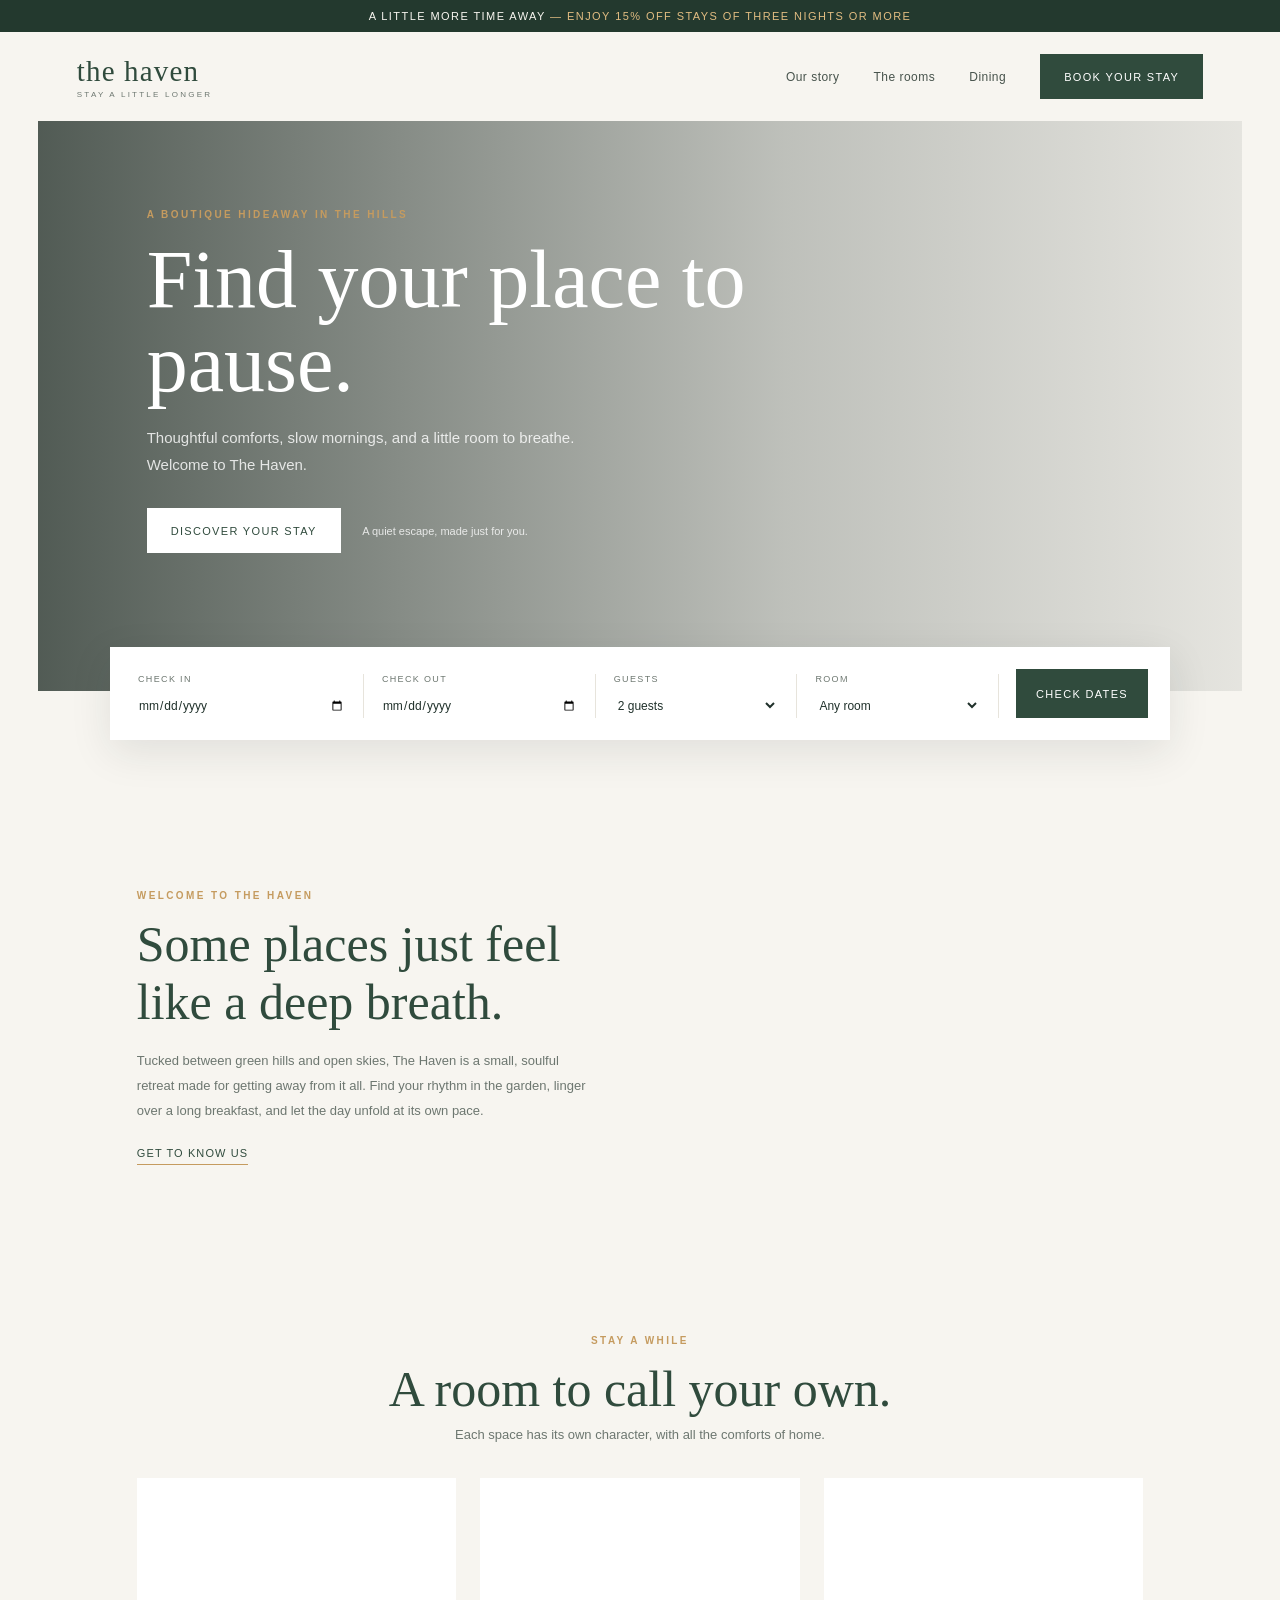
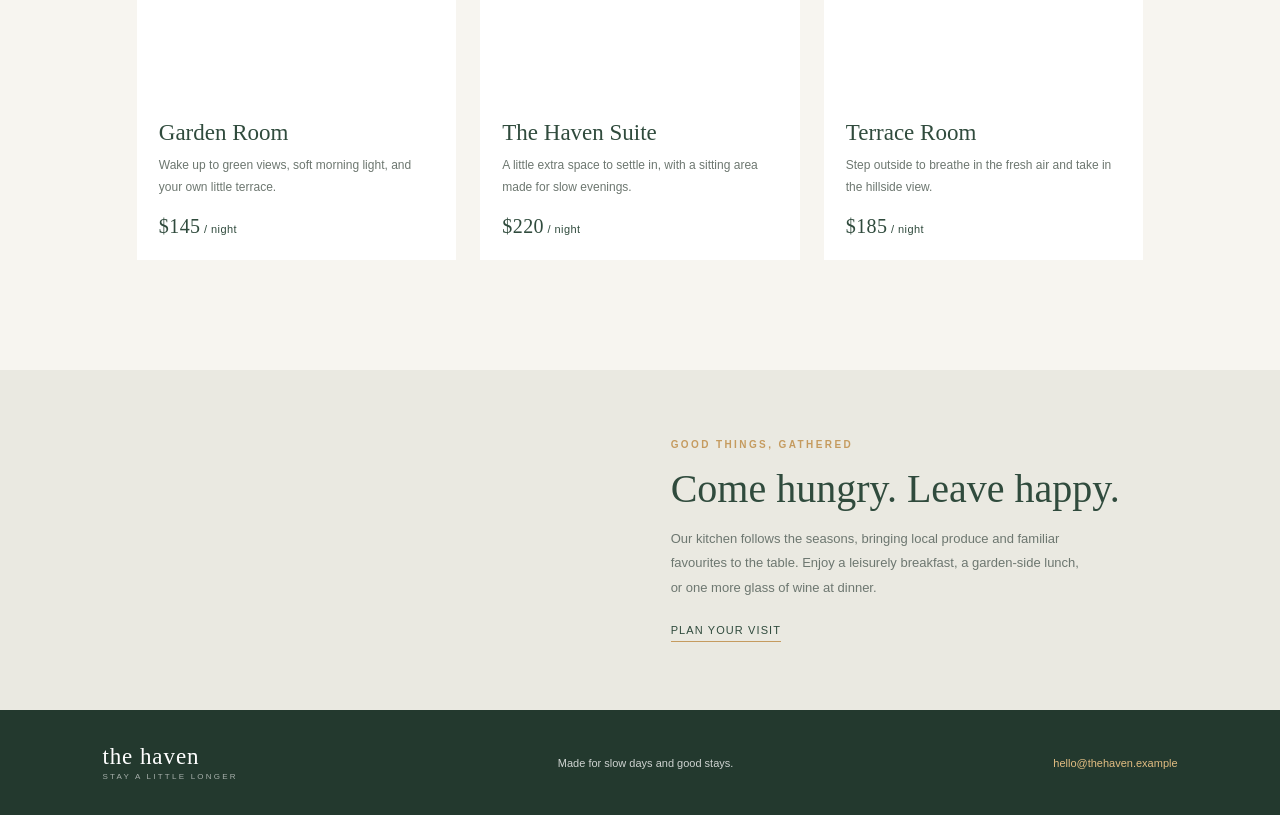
==== index.html @ 6d32b75d "Add index.html" ====
<!DOCTYPE html>
<html lang="en">
<head>
  <meta charset="UTF-8">
  <meta name="viewport" content="width=device-width, initial-scale=1.0">
  <meta name="theme-color" content="#f7f5f0">
  <title>The Haven — A stay worth slowing down for</title>
  <link rel="stylesheet" href="./kitchen_1.css">
</head>
<body>
  <div class="announcement">A little more time away <span>— enjoy 15% off stays of three nights or more</span></div>

  <header>
    <a class="brand" href="#" aria-label="The Haven home">the haven<small>stay a little longer</small></a>
    <nav aria-label="Main navigation">
      <a href="#story">Our story</a>
      <a href="#rooms">The rooms</a>
      <a href="#dining">Dining</a>
      <a class="nav-book" href="#booking">Book your stay</a>
    </nav>
  </header>

  <main>
    <section class="hero" aria-labelledby="hero-title">
      <div class="hero-content">
        <div class="eyebrow">A boutique hideaway in the hills</div>
        <h1 id="hero-title">Find your place to pause.</h1>
        <p>Thoughtful comforts, slow mornings, and a little room to breathe. Welcome to The Haven.</p>
        <a class="button" href="#rooms">Discover your stay</a>
        <span class="hero-note">A quiet escape, made just for you.</span>
      </div>
    </section>

    <form class="booking" id="booking">
      <div class="field">
        <label for="check-in">Check in</label>
        <input id="check-in" name="check-in" type="date" required>
      </div>
      <div class="field">
        <label for="check-out">Check out</label>
        <input id="check-out" name="check-out" type="date" required>
      </div>
      <div class="field">
        <label for="guests">Guests</label>
        <select id="guests" name="guests">
          <option value="1">1 guest</option>
          <option value="2" selected>2 guests</option>
          <option value="3">3 guests</option>
          <option value="4">4 guests</option>
        </select>
      </div>
      <div class="field">
        <label for="room-type">Room</label>
        <select id="room-type" name="room-type">
          <option value="any">Any room</option>
          <option value="garden">Garden room</option>
          <option value="suite">The Haven suite</option>
          <option value="terrace">Terrace room</option>
        </select>
      </div>
      <button class="button" type="submit">Check dates</button>
    </form>

    <section class="section intro" id="story">
      <div>
        <div class="eyebrow">Welcome to The Haven</div>
        <h2>Some places just feel like a deep breath.</h2>
        <p>Tucked between green hills and open skies, The Haven is a small, soulful retreat made for getting away from it all. Find your rhythm in the garden, linger over a long breakfast, and let the day unfold at its own pace.</p>
        <a class="text-link" href="#dining">Get to know us</a>
      </div>
      <div class="intro-image" role="img" aria-label="A calm, sunlit hotel room"></div>
    </section>

    <section class="section rooms" id="rooms">
      <div class="section-heading">
        <div class="eyebrow">Stay a while</div>
        <h2>A room to call your own.</h2>
        <p>Each space has its own character, with all the comforts of home.</p>
      </div>
      <div class="room-grid">
        <article class="room-card">
          <div class="room-image one" role="img" aria-label="A warm, comfortable garden room"></div>
          <div class="room-copy">
            <h3>Garden Room</h3>
            <p>Wake up to green views, soft morning light, and your own little terrace.</p>
            <div class="room-price"><strong>$145</strong> / night</div>
          </div>
        </article>
        <article class="room-card">
          <div class="room-image two" role="img" aria-label="A spacious and inviting suite"></div>
          <div class="room-copy">
            <h3>The Haven Suite</h3>
            <p>A little extra space to settle in, with a sitting area made for slow evenings.</p>
            <div class="room-price"><strong>$220</strong> / night</div>
          </div>
        </article>
        <article class="room-card">
          <div class="room-image three" role="img" aria-label="A peaceful terrace room"></div>
          <div class="room-copy">
            <h3>Terrace Room</h3>
            <p>Step outside to breathe in the fresh air and take in the hillside view.</p>
            <div class="room-price"><strong>$185</strong> / night</div>
          </div>
        </article>
      </div>
    </section>

    <section class="experience" id="dining">
      <div class="experience-image" role="img" aria-label="A beautifully set table at the hotel restaurant"></div>
      <div class="experience-copy">
        <div class="eyebrow">Good things, gathered</div>
        <h2>Come hungry. Leave happy.</h2>
        <p>Our kitchen follows the seasons, bringing local produce and familiar favourites to the table. Enjoy a leisurely breakfast, a garden-side lunch, or one more glass of wine at dinner.</p>
        <a class="text-link" href="#booking">Plan your visit</a>
      </div>
    </section>
  </main>

  <footer>
    <a class="brand" href="#">the haven<small>stay a little longer</small></a>
    <span>Made for slow days and good stays.</span>
    <a href="mailto:hello@thehaven.example">hello@thehaven.example</a>
  </footer>

  <div class="notice" id="booking-notice" role="status" aria-live="polite" hidden></div>

  <script src="./kitchen_1.js" defer></script>
</body>
</html>
---- kitchen_1.css ----
:root {
      color-scheme: light;
      --ink: #20312b;
      --muted: #6d7770;
      --paper: #f7f5f0;
      --green: #304b3d;
      --green-dark: #23392e;
      --gold: #c59b5f;
      --line: #e7e4dc;
      --serif: Georgia, "Times New Roman", serif;
      --sans: "Segoe UI", Arial, sans-serif;
    }

    * { box-sizing: border-box; }

    html { scroll-behavior: smooth; }

    body {
      margin: 0;
      background: var(--paper);
      color: var(--ink);
      font-family: var(--sans);
      -webkit-font-smoothing: antialiased;
    }

    a { color: inherit; text-decoration: none; }
    button, input, select { font: inherit; }

    .announcement {
      padding: 10px 20px;
      background: var(--green-dark);
      color: #f8f6f0;
      text-align: center;
      font-size: 11px;
      letter-spacing: .13em;
      text-transform: uppercase;
    }

    .announcement span { color: #e2bd82; }

    header {
      position: relative;
      z-index: 2;
      display: flex;
      align-items: center;
      justify-content: space-between;
      max-width: 1280px;
      margin: auto;
      padding: 22px 6%;
    }

    .brand {
      color: var(--green);
      font-family: var(--serif);
      font-size: 29px;
      letter-spacing: .04em;
    }

    .brand small {
      display: block;
      margin-top: 2px;
      color: var(--muted);
      font-family: var(--sans);
      font-size: 8px;
      letter-spacing: .28em;
      text-align: center;
      text-transform: uppercase;
    }

    nav { display: flex; align-items: center; gap: 34px; }

    nav a {
      color: #47534c;
      font-size: 12px;
      letter-spacing: .04em;
    }

    nav a:hover { color: var(--gold); }

    .nav-book, .button {
      display: inline-flex;
      align-items: center;
      justify-content: center;
      min-height: 45px;
      padding: 0 23px;
      border: 1px solid var(--green);
      background: var(--green);
      color: white;
      cursor: pointer;
      font-size: 11px;
      letter-spacing: .12em;
      text-transform: uppercase;
      transition: background .2s, color .2s;
    }

    .nav-book:hover, .button:hover {
      background: var(--green-dark);
      border-color: var(--green-dark);
    }

    .hero {
      position: relative;
      display: flex;
      align-items: center;
      min-height: 570px;
      margin: 0 3%;
      overflow: hidden;
      background:
        linear-gradient(90deg, rgba(20, 34, 27, .73), rgba(20, 34, 27, .25) 62%, rgba(20, 34, 27, .08)),
        url("https://images.unsplash.com/photo-1445019980597-93fa8acb246c?auto=format&fit=crop&w=2000&q=85") center 55% / cover;
      color: white;
    }

    .hero-content {
      width: min(660px, 90%);
      margin-left: 9%;
      padding: 60px 0 110px;
    }

    .eyebrow {
      color: var(--gold);
      font-size: 10px;
      font-weight: 600;
      letter-spacing: .24em;
      text-transform: uppercase;
    }

    h1, h2, h3, p { margin-top: 0; }

    h1 {
      max-width: 620px;
      margin: 18px 0;
      font-family: var(--serif);
      font-size: clamp(48px, 7vw, 82px);
      font-weight: 400;
      line-height: 1.03;
    }

    .hero-content > p {
      max-width: 440px;
      margin-bottom: 30px;
      color: rgba(255,255,255,.82);
      font-size: 15px;
      line-height: 1.8;
    }

    .hero .button { border-color: white; background: white; color: var(--green); }
    .hero .button:hover { border-color: #e9e5db; background: #e9e5db; }
    .hero-note { margin-left: 17px; color: rgba(255,255,255,.8); font-size: 11px; }

    .booking {
      position: relative;
      z-index: 1;
      display: grid;
      grid-template-columns: 1.15fr 1.15fr 1fr 1fr auto;
      align-items: end;
      gap: 0;
      width: min(1060px, 88%);
      margin: -44px auto 0;
      padding: 22px;
      background: white;
      box-shadow: 0 12px 42px rgba(34, 44, 37, .1);
    }

    .field { padding: 0 18px; border-right: 1px solid var(--line); }
    .field:first-child { padding-left: 6px; }
    .field label {
      display: block;
      margin-bottom: 9px;
      color: var(--muted);
      font-size: 9px;
      letter-spacing: .15em;
      text-transform: uppercase;
    }

    .field input, .field select {
      width: 100%;
      min-height: 25px;
      padding: 0;
      border: 0;
      outline: 0;
      background: transparent;
      color: var(--ink);
      font-size: 12px;
    }

    .booking .button { min-height: 49px; margin-left: 17px; padding: 0 19px; }

    .section {
      max-width: 1160px;
      margin: 0 auto;
      padding: 110px 6%;
    }

    .intro {
      display: grid;
      grid-template-columns: 1fr 1fr;
      align-items: center;
      gap: 9%;
    }

    .intro h2, .section-heading h2 {
      margin: 15px 0 18px;
      color: var(--green);
      font-family: var(--serif);
      font-size: clamp(35px, 4vw, 50px);
      font-weight: 400;
      line-height: 1.15;
    }

    .intro p, .room-card p {
      color: var(--muted);
      font-size: 13px;
      line-height: 1.9;
    }

    .text-link {
      display: inline-block;
      margin-top: 10px;
      padding-bottom: 5px;
      border-bottom: 1px solid var(--gold);
      color: var(--green);
      font-size: 11px;
      letter-spacing: .1em;
      text-transform: uppercase;
    }

    .intro-image {
      min-height: 355px;
      background: url("https://images.unsplash.com/photo-1611892440504-42a792e24d32?auto=format&fit=crop&w=1100&q=80") center / cover;
    }

    .rooms { padding-top: 20px; }

    .section-heading { margin-bottom: 36px; text-align: center; }
    .section-heading h2 { margin-bottom: 8px; }
    .section-heading p { color: var(--muted); font-size: 13px; }

    .room-grid { display: grid; grid-template-columns: repeat(3, 1fr); gap: 24px; }

    .room-card { background: white; }

    .room-image {
      height: 220px;
      background-position: center;
      background-size: cover;
    }

    .room-image.one { background-image: url("https://images.unsplash.com/photo-1611892440504-42a792e24d32?auto=format&fit=crop&w=850&q=80"); }
    .room-image.two { background-image: url("https://images.unsplash.com/photo-1616486338812-3dadae4b4ace?auto=format&fit=crop&w=850&q=80"); }
    .room-image.three { background-image: url("https://images.unsplash.com/photo-1590490360182-c33d57733427?auto=format&fit=crop&w=850&q=80"); }

    .room-copy { padding: 22px; }
    .room-copy h3 { margin-bottom: 8px; color: var(--green); font-family: var(--serif); font-size: 23px; font-weight: 400; }
    .room-copy p { margin-bottom: 16px; font-size: 12px; }
    .room-price { color: var(--green); font-size: 11px; letter-spacing: .04em; }
    .room-price strong { font-family: var(--serif); font-size: 20px; font-weight: 400; }

    .experience {
      display: grid;
      grid-template-columns: 1fr 1.15fr;
      min-height: 340px;
      background: #eae9e1;
    }

    .experience-image {
      min-height: 340px;
      background: url("https://images.unsplash.com/photo-1414235077428-338989a2e8c0?auto=format&fit=crop&w=1100&q=80") center / cover;
    }

    .experience-copy { align-self: center; padding: 55px 11%; }
    .experience-copy h2 { margin: 15px 0; color: var(--green); font-family: var(--serif); font-size: 40px; font-weight: 400; }
    .experience-copy p { max-width: 420px; color: var(--muted); font-size: 13px; line-height: 1.9; }

    footer {
      display: flex;
      align-items: center;
      justify-content: space-between;
      padding: 34px 8%;
      background: var(--green-dark);
      color: rgba(255,255,255,.78);
      font-size: 11px;
    }

    footer .brand { color: white; font-size: 23px; }
    footer .brand small { color: rgba(255,255,255,.6); }
    footer a { color: #e2bd82; }

    .notice {
      position: fixed;
      right: 24px;
      bottom: 24px;
      z-index: 5;
      max-width: min(360px, calc(100% - 48px));
      padding: 16px 20px;
      background: var(--green-dark);
      box-shadow: 0 8px 28px rgba(0,0,0,.2);
      color: white;
      font-size: 13px;
      line-height: 1.5;
    }

    .notice[hidden] { display: none; }

    @media (max-width: 760px) {
      header { padding: 18px 5%; }
      nav { gap: 14px; }
      nav a:not(.nav-book) { display: none; }
      .hero { min-height: 520px; margin: 0 12px; background-position: 58% center; }
      .hero-content { margin-left: 7%; padding-bottom: 90px; }
      .booking { grid-template-columns: 1fr 1fr; gap: 20px 10px; width: calc(100% - 36px); margin-top: -35px; padding: 20px; }
      .field { padding: 0 8px; }
      .field:first-child { padding-left: 8px; }
      .field:nth-child(2) { border-right: 0; }
      .booking .button { grid-column: 1 / -1; margin: 0; }
      .section { padding: 75px 7%; }
      .intro, .experience { grid-template-columns: 1fr; gap: 30px; }
      .intro-image { min-height: 280px; }
      .rooms { padding-top: 0; }
      .room-grid { grid-template-columns: 1fr; gap: 18px; }
      .room-image { height: 260px; }
      .experience-image { min-height: 260px; }
      .experience-copy { padding: 10px 7% 55px; }
      footer { flex-wrap: wrap; gap: 20px; }
    }

    @media (max-width: 420px) {
      .announcement { font-size: 9px; }
      .brand { font-size: 25px; }
      .nav-book { min-height: 40px; padding: 0 13px; font-size: 9px; }
      .hero { min-height: 480px; }
      .hero-note { display: block; margin: 16px 0 0; }
    }
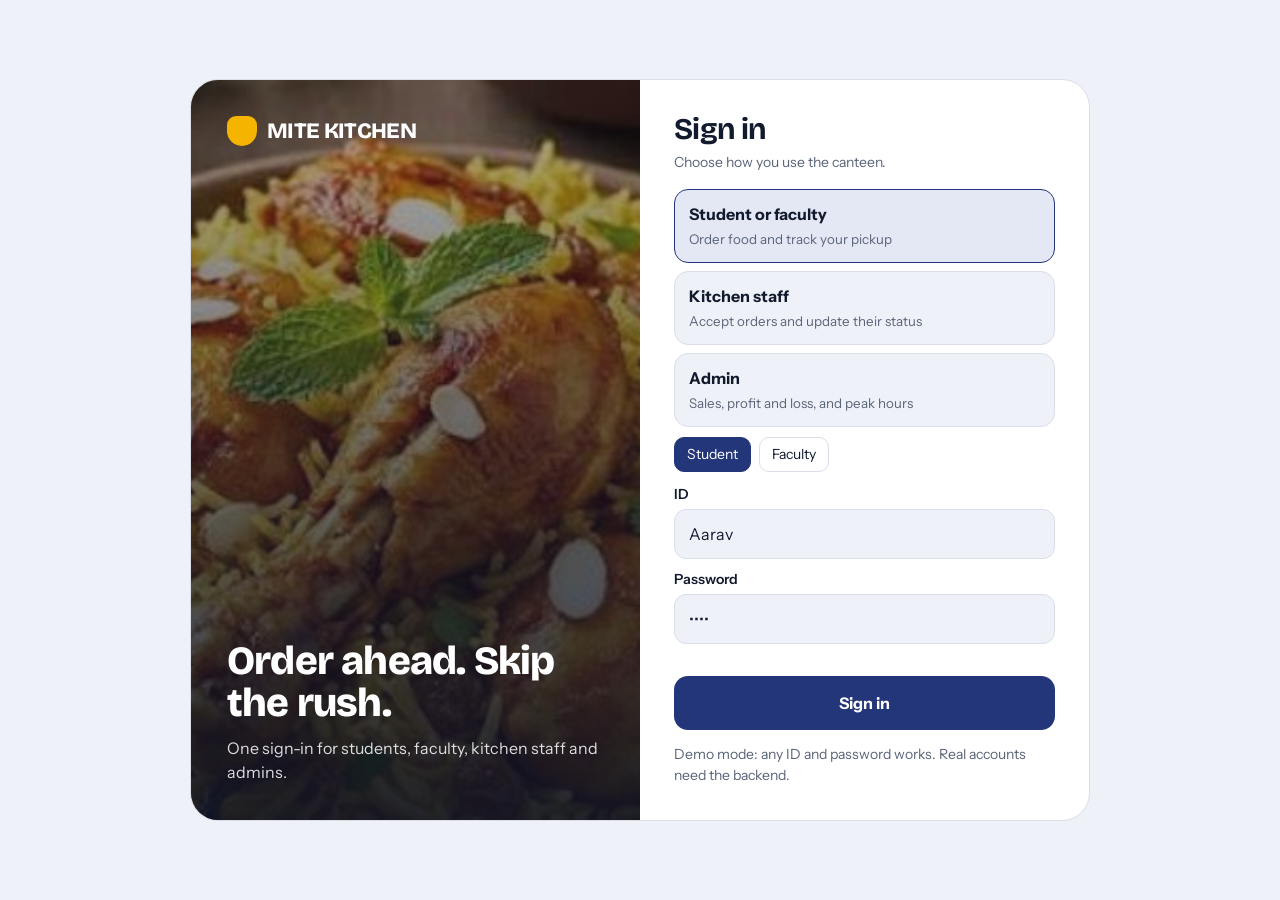
==== commit 36b29445: "Just changed the frond end files" ====
--- a/index.html
+++ b/index.html
@@ -1,129 +1,387 @@
 <!DOCTYPE html>
 <html lang="en">
 <head>
-  <meta charset="UTF-8">
-  <meta name="viewport" content="width=device-width, initial-scale=1.0">
-  <meta name="theme-color" content="#f7f5f0">
-  <title>The Haven — A stay worth slowing down for</title>
-  <link rel="stylesheet" href="./kitchen_1.css">
+<meta charset="utf-8">
+<meta name="viewport" content="width=device-width, initial-scale=1, viewport-fit=cover">
+<title>MITE KITCHEN – Skip the canteen queue</title>
+<link rel="preconnect" href="https://fonts.googleapis.com">
+<link href="https://fonts.googleapis.com/css2?family=Bricolage+Grotesque:opsz,wght@12..96,500;12..96,700;12..96,800&family=Instrument+Sans:wght@400;500;600&display=swap" rel="stylesheet">
+<style>
+:root{--bg:#eef1f7;--surface:#fff;--ink:#121a2e;--muted:#5a6479;--line:#d9deea;--leaf:#24367a;--leaf-ink:#fff;--turmeric:#f4b400;--chilli:#d23f2a;--ok:#2e8b57;--tile:#e3e8f4;
+box-sizing:border-box;padding-top:env(safe-area-inset-top,0px);padding-bottom:env(safe-area-inset-bottom,0px);color-scheme:light}
+@media (prefers-color-scheme:dark){:root:not([data-theme="light"]){--bg:#0e1424;--surface:#161e36;--ink:#eef1fa;--muted:#9aa5c0;--line:#26304f;--leaf:#f4b400;--leaf-ink:#101626;--turmeric:#f4b400;--chilli:#ef6a55;--ok:#4cc58a;--tile:#1d2748;color-scheme:dark}}
+:root[data-theme="dark"]{--bg:#0e1424;--surface:#161e36;--ink:#eef1fa;--muted:#9aa5c0;--line:#26304f;--leaf:#f4b400;--leaf-ink:#101626;--chilli:#ef6a55;--ok:#4cc58a;--tile:#1d2748;color-scheme:dark}
+html{scroll-padding-top:env(safe-area-inset-top,0px);scroll-behavior:smooth}
+*{box-sizing:border-box}
+body{margin:0;background:var(--bg);color:var(--ink);font:400 16px/1.5 "Instrument Sans",system-ui,sans-serif}
+h1,h2,h3{font-family:"Bricolage Grotesque",system-ui,sans-serif;margin:0;line-height:1.05;letter-spacing:-.02em}
+button{font:inherit;color:inherit;cursor:pointer}
+:focus-visible{outline:3px solid var(--turmeric);outline-offset:2px}
+.wrap{max-width:1080px;margin:0 auto;padding:0 20px}
+header{position:sticky;top:env(safe-area-inset-top,0px);z-index:5;background:color-mix(in srgb,var(--bg) 90%,transparent);backdrop-filter:blur(8px);border-bottom:1px solid var(--line)}
+.bar{display:flex;align-items:center;justify-content:space-between;height:64px}
+.logo{font:800 22px "Bricolage Grotesque",sans-serif;letter-spacing:-.03em;display:flex;align-items:center;gap:10px}
+.logo i{width:30px;height:30px;border-radius:9px 9px 15px 15px;background:var(--turmeric);display:grid;place-items:center;font-style:normal;font-size:16px}
+nav{display:flex;gap:22px;font-weight:500;color:var(--muted)}
+nav a{color:inherit;text-decoration:none}nav a:hover{color:var(--ink)}
+.cartbtn{background:var(--leaf);color:var(--leaf-ink);border:0;border-radius:999px;padding:10px 18px;font-weight:600;display:flex;gap:10px;align-items:center}
+.cartbtn b{background:var(--leaf-ink);color:var(--leaf);border-radius:99px;min-width:22px;height:22px;display:inline-grid;place-items:center;font-size:13px;padding:0 6px}
+@media(max-width:640px){nav{display:none}}
+/* hero */
+.hero{display:grid;grid-template-columns:1.05fr 1fr;gap:40px;padding:56px 0 40px;align-items:center}
+.hero h1{font-size:clamp(40px,6.2vw,72px);font-weight:800}
+.hero p{color:var(--muted);font-size:18px;max-width:46ch;margin:18px 0 26px}
+.cta{display:inline-block;background:var(--turmeric);color:#14231b;border:0;border-radius:14px;padding:14px 24px;font-weight:700;text-decoration:none}
+.steps{display:flex;gap:22px;margin-top:30px;color:var(--muted);font-size:14px;flex-wrap:wrap}
+.steps span{display:flex;align-items:center;gap:8px}.steps em{font-style:normal;background:var(--tile);border-radius:50%;width:26px;height:26px;display:grid;place-items:center;font-weight:700;color:var(--ink)}
+.meter{background:var(--surface);border:1px solid var(--line);border-radius:24px;padding:24px}
+.meter h2{font-size:22px}
+.meter .sub{color:var(--muted);font-size:14px;margin:4px 0 18px}
+.chart{display:flex;align-items:flex-end;gap:6px;height:150px;border-bottom:2px solid var(--ink);padding-bottom:0}
+.col{flex:1;display:flex;flex-direction:column;justify-content:flex-end;align-items:center;height:100%;border:0;background:none;padding:0}
+.col i{width:100%;border-radius:6px 6px 0 0;display:block;transition:height .5s}
+.col.low i{background:var(--ok)}.col.mid i{background:var(--turmeric)}.col.high i{background:var(--chilli)}
+.col[aria-pressed=true] i{outline:3px solid var(--ink);outline-offset:2px}
+.labels{display:flex;gap:6px;margin-top:6px;font-size:12px;color:var(--muted)}.labels span{flex:1;text-align:center}
+.legend{display:flex;gap:16px;margin-top:16px;font-size:13px;color:var(--muted);flex-wrap:wrap}
+.legend b{display:inline-block;width:10px;height:10px;border-radius:3px;margin-right:6px}
+.pick{margin-top:16px;padding:12px 14px;border-radius:14px;background:var(--tile);font-size:14px}
+@media(max-width:860px){.hero{grid-template-columns:1fr;padding-top:32px}}
+/* menu */
+section{padding:36px 0}
+.head{display:flex;justify-content:space-between;align-items:end;gap:16px;flex-wrap:wrap;margin-bottom:22px}
+.head h2{font-size:clamp(28px,4vw,40px)}
+.tabs{display:flex;gap:8px;flex-wrap:wrap}
+.tab{border:1px solid var(--line);background:var(--surface);border-radius:999px;padding:8px 16px;font-weight:500}
+.tab[aria-pressed=true]{background:var(--ink);color:var(--bg);border-color:var(--ink)}
+.grid{display:grid;grid-template-columns:repeat(auto-fill,minmax(240px,1fr));gap:16px}
+.item{background:var(--surface);border:1px solid var(--line);border-radius:20px;padding:14px;display:flex;flex-direction:column;gap:10px}
+.pic{height:150px;border-radius:14px;background:var(--tile);display:grid;place-items:center;position:relative;overflow:hidden}.pic img{width:100%;height:100%;object-fit:cover;display:block}.ph{width:100%;height:100%;display:flex;align-items:flex-end;padding:12px;font:800 22px/1 "Bricolage Grotesque",sans-serif;letter-spacing:-.02em;color:var(--ink);background:linear-gradient(135deg,var(--tile),var(--line))}.ph span{opacity:.7}
+.dot{position:absolute;top:10px;left:10px;width:16px;height:16px;border:2px solid var(--ok);border-radius:3px;background:var(--surface);display:grid;place-items:center}
+.dot::after{content:"";width:7px;height:7px;border-radius:50%;background:var(--ok)}
+.dot.nv{border-color:var(--chilli)}.dot.nv::after{background:var(--chilli)}
+.item h3{font-size:19px;letter-spacing:-.01em}
+.item p{margin:2px 0 0;color:var(--muted);font-size:14px}
+.row{display:flex;justify-content:space-between;align-items:center;margin-top:auto}
+.price{font:700 20px "Bricolage Grotesque",sans-serif}
+.add{border:1.5px solid var(--leaf);color:var(--leaf);background:none;border-radius:12px;padding:8px 20px;font-weight:600}
+.add:hover{background:var(--leaf);color:var(--leaf-ink)}
+.step{display:flex;align-items:center;background:var(--leaf);color:var(--leaf-ink);border-radius:12px}
+.step button{background:none;border:0;color:inherit;width:36px;height:36px;font-size:20px;font-weight:700}
+.step span{min-width:20px;text-align:center;font-weight:700}
+.special{background:var(--leaf);color:var(--leaf-ink);border-radius:24px;padding:28px;display:flex;gap:24px;align-items:center;justify-content:space-between;flex-wrap:wrap}
+.special h2{font-size:30px}.special p{margin:8px 0 0;opacity:.85;max-width:50ch}
+.special .big{font-size:64px}
+.how{display:grid;grid-template-columns:repeat(auto-fit,minmax(220px,1fr));gap:16px}
+.how div{border-top:3px solid var(--turmeric);padding-top:14px}.how h3{font-size:20px;margin-bottom:6px}.how p{margin:0;color:var(--muted);font-size:15px}
+footer{border-top:1px solid var(--line);padding:28px 0 40px;color:var(--muted);font-size:14px;display:flex;justify-content:space-between;flex-wrap:wrap;gap:12px}
+/* drawer */
+.scrim{position:fixed;inset:0;background:rgba(0,0,0,.45);opacity:0;pointer-events:none;transition:opacity .25s;z-index:9}
+.scrim.on{opacity:1;pointer-events:auto}
+.drawer{position:fixed;top:0;right:0;bottom:0;width:min(420px,100%);background:var(--bg);z-index:10;transform:translateX(100%);transition:transform .3s;display:flex;flex-direction:column;padding-top:env(safe-area-inset-top,0px);padding-bottom:env(safe-area-inset-bottom,0px);border-left:1px solid var(--line)}
+.drawer.on{transform:none}
+.dh{display:flex;justify-content:space-between;align-items:center;padding:18px 20px;border-bottom:1px solid var(--line)}
+.dh h2{font-size:24px}.x{background:none;border:0;font-size:26px}
+.db{flex:1;overflow:auto;padding:16px 20px}
+.line{display:flex;gap:12px;align-items:center;padding:10px 0;border-bottom:1px dashed var(--line)}
+.line .e img{width:100%;height:100%;object-fit:cover}.line .e{overflow:hidden;font:800 20px "Bricolage Grotesque",sans-serif;background:var(--tile);border-radius:12px;width:48px;height:48px;display:grid;place-items:center}
+.line .n{flex:1;font-weight:600}.line small{display:block;color:var(--muted);font-weight:400}
+.empty{text-align:center;color:var(--muted);padding:40px 10px}
+.slots{display:flex;gap:8px;flex-wrap:wrap;margin:8px 0 4px}
+.slot{border:1px solid var(--line);background:var(--surface);border-radius:10px;padding:6px 12px;font-size:14px}
+.slot[aria-pressed=true]{border-color:var(--leaf);background:var(--leaf);color:var(--leaf-ink)}
+.slot:disabled{opacity:.4;text-decoration:line-through;cursor:not-allowed}
+.df{padding:16px 20px;border-top:1px solid var(--line);background:var(--surface)}
+.tot{display:flex;justify-content:space-between;font-weight:700;font-size:18px;margin-bottom:12px}
+.place{width:100%;background:var(--leaf);color:var(--leaf-ink);border:0;border-radius:14px;padding:15px;font-weight:700;font-size:16px}
+.place:disabled{opacity:.45;cursor:not-allowed}
+/* token */
+.token{text-align:center;padding:30px 20px}
+.tk{display:inline-block;border:2px dashed var(--ink);border-radius:18px;padding:14px 28px;margin:14px 0;background:var(--surface)}
+.tk b{font:800 44px "Bricolage Grotesque",sans-serif;letter-spacing:.02em;display:block}
+.track{display:flex;justify-content:space-between;margin:26px 0 10px;position:relative}
+.track::before{content:"";position:absolute;left:12%;right:12%;top:14px;height:3px;background:var(--line)}
+.tr{position:relative;text-align:center;flex:1;font-size:13px;color:var(--muted)}
+.tr i{display:grid;place-items:center;width:30px;height:30px;border-radius:50%;margin:0 auto 6px;background:var(--line);font-style:normal;font-weight:700}
+.tr.done{color:var(--ink)}.tr.done i{background:var(--ok);color:#fff}
+.toast{position:fixed;left:50%;bottom:calc(24px + env(safe-area-inset-bottom,0px));transform:translate(-50%,40px);background:var(--ink);color:var(--bg);padding:10px 18px;border-radius:12px;opacity:0;transition:.25s;z-index:20;font-size:14px}
+.toast.on{opacity:1;transform:translate(-50%,0)}
+@media(prefers-reduced-motion:reduce){*{transition:none!important;scroll-behavior:auto!important}}
+
+[hidden]{display:none!important}
+.who{display:flex;gap:12px;align-items:center;color:var(--muted);font-size:14px}
+.ghost{background:none;border:1px solid var(--line);border-radius:999px;padding:8px 14px;font-weight:500}
+.tag{font:600 12px "Instrument Sans",sans-serif;background:var(--turmeric);color:#121a2e;border-radius:99px;padding:3px 10px;margin-left:4px}
+.note{color:var(--muted);font-size:14px}
+.add:disabled{opacity:.45;cursor:not-allowed}.add:disabled:hover{background:none;color:var(--leaf)}
+.login{min-height:100vh;display:grid;place-items:center;padding:24px}
+.lbox{width:min(900px,100%);display:grid;grid-template-columns:1fr 1fr;background:var(--surface);border:1px solid var(--line);border-radius:28px;overflow:hidden}
+.lside{padding:36px;display:flex;flex-direction:column;justify-content:space-between;gap:120px;color:#fff;background:linear-gradient(180deg,rgba(14,20,36,.3),rgba(14,20,36,.9)),var(--bgi,#121a2e) center/cover}
+.lside h1{font-size:40px;font-weight:800}.lside p{opacity:.85;margin:12px 0 0}
+.lform{padding:34px}.lform h2{font-size:30px}
+.roles{display:grid;gap:8px;margin:16px 0 10px}
+.role{text-align:left;border:1.5px solid var(--line);border-radius:14px;padding:12px 14px;background:var(--bg)}
+.role b{display:block}.role small{color:var(--muted)}
+.role[aria-pressed=true]{border-color:var(--leaf);background:var(--tile)}
+.kinds{display:flex;gap:8px;margin:0 0 12px}
+.lform label{display:block;font-size:14px;font-weight:600;margin:10px 0 4px}
+.fld{width:100%;padding:12px 14px;border-radius:12px;border:1px solid var(--line);background:var(--bg);color:var(--ink);font:inherit}
+.lform .place{margin-top:16px}.err{color:var(--chilli);font-size:14px;min-height:20px;margin-top:8px}
+.kboard{display:grid;grid-template-columns:repeat(3,1fr);gap:16px;align-items:start}
+.kcol{background:var(--tile);border-radius:20px;padding:14px;min-height:260px}
+.kcol h3{font-size:20px;display:flex;justify-content:space-between}
+.ord{background:var(--surface);border:1px solid var(--line);border-radius:16px;padding:12px;margin-top:10px}
+.ord .t{font:800 22px "Bricolage Grotesque",sans-serif}
+.b{border:0;border-radius:10px;padding:8px 14px;font-weight:600}.b.go{background:var(--leaf);color:var(--leaf-ink)}.b.no{background:none;border:1px solid var(--line)}
+.kpis{display:grid;grid-template-columns:repeat(auto-fit,minmax(190px,1fr));gap:14px}
+.kpi{background:var(--surface);border:1px solid var(--line);border-radius:18px;padding:16px}
+.kpi b{display:block;font:800 30px "Bricolage Grotesque",sans-serif}.kpi span{color:var(--muted);font-size:14px}
+.pos{color:var(--ok)}.neg{color:var(--chilli)}
+.panel{background:var(--surface);border:1px solid var(--line);border-radius:22px;padding:20px}.panel h3{font-size:20px;margin-bottom:14px}
+.pgrid{display:grid;grid-template-columns:1.3fr 1fr;gap:16px;margin-top:16px}
+.wk{display:flex;gap:12px;height:210px}.wd{flex:1;display:flex;flex-direction:column;align-items:center;gap:4px;justify-content:flex-end}
+.pair{display:flex;gap:4px;align-items:flex-end;height:150px;width:100%;justify-content:center;border-bottom:2px solid var(--ink)}
+.pair i{width:38%;max-width:34px;border-radius:6px 6px 0 0;display:block}.rev{background:var(--ok)}.cost{background:var(--turmeric)}
+.hb{display:flex;align-items:center;gap:10px;margin:10px 0;font-size:14px}.hb>span{width:130px;font-weight:600}
+.tr2{flex:1;height:10px;background:var(--tile);border-radius:6px}.tr2 i{display:block;height:100%;background:var(--leaf);border-radius:6px}
+.col small{font-size:11px;color:var(--muted)}
+.tbl{width:100%;border-collapse:collapse;font-size:14px}.tbl th,.tbl td{text-align:left;padding:8px 6px;border-bottom:1px solid var(--line)}
+.pill{padding:2px 10px;border-radius:99px;background:var(--tile);font-size:12px;font-weight:600;display:inline-block}
+@media(max-width:860px){.kboard{grid-template-columns:1fr}.lbox{grid-template-columns:1fr}.lside{display:none}.pgrid{grid-template-columns:1fr!important}}
+</style>
 </head>
 <body>
-  <div class="announcement">A little more time away <span>— enjoy 15% off stays of three nights or more</span></div>
-
-  <header>
-    <a class="brand" href="#" aria-label="The Haven home">the haven<small>stay a little longer</small></a>
-    <nav aria-label="Main navigation">
-      <a href="#story">Our story</a>
-      <a href="#rooms">The rooms</a>
-      <a href="#dining">Dining</a>
-      <a class="nav-book" href="#booking">Book your stay</a>
-    </nav>
-  </header>
-
-  <main>
-    <section class="hero" aria-labelledby="hero-title">
-      <div class="hero-content">
-        <div class="eyebrow">A boutique hideaway in the hills</div>
-        <h1 id="hero-title">Find your place to pause.</h1>
-        <p>Thoughtful comforts, slow mornings, and a little room to breathe. Welcome to The Haven.</p>
-        <a class="button" href="#rooms">Discover your stay</a>
-        <span class="hero-note">A quiet escape, made just for you.</span>
-      </div>
-    </section>
-
-    <form class="booking" id="booking">
-      <div class="field">
-        <label for="check-in">Check in</label>
-        <input id="check-in" name="check-in" type="date" required>
-      </div>
-      <div class="field">
-        <label for="check-out">Check out</label>
-        <input id="check-out" name="check-out" type="date" required>
-      </div>
-      <div class="field">
-        <label for="guests">Guests</label>
-        <select id="guests" name="guests">
-          <option value="1">1 guest</option>
-          <option value="2" selected>2 guests</option>
-          <option value="3">3 guests</option>
-          <option value="4">4 guests</option>
-        </select>
-      </div>
-      <div class="field">
-        <label for="room-type">Room</label>
-        <select id="room-type" name="room-type">
-          <option value="any">Any room</option>
-          <option value="garden">Garden room</option>
-          <option value="suite">The Haven suite</option>
-          <option value="terrace">Terrace room</option>
-        </select>
-      </div>
-      <button class="button" type="submit">Check dates</button>
-    </form>
-
-    <section class="section intro" id="story">
-      <div>
-        <div class="eyebrow">Welcome to The Haven</div>
-        <h2>Some places just feel like a deep breath.</h2>
-        <p>Tucked between green hills and open skies, The Haven is a small, soulful retreat made for getting away from it all. Find your rhythm in the garden, linger over a long breakfast, and let the day unfold at its own pace.</p>
-        <a class="text-link" href="#dining">Get to know us</a>
-      </div>
-      <div class="intro-image" role="img" aria-label="A calm, sunlit hotel room"></div>
-    </section>
-
-    <section class="section rooms" id="rooms">
-      <div class="section-heading">
-        <div class="eyebrow">Stay a while</div>
-        <h2>A room to call your own.</h2>
-        <p>Each space has its own character, with all the comforts of home.</p>
-      </div>
-      <div class="room-grid">
-        <article class="room-card">
-          <div class="room-image one" role="img" aria-label="A warm, comfortable garden room"></div>
-          <div class="room-copy">
-            <h3>Garden Room</h3>
-            <p>Wake up to green views, soft morning light, and your own little terrace.</p>
-            <div class="room-price"><strong>$145</strong> / night</div>
-          </div>
-        </article>
-        <article class="room-card">
-          <div class="room-image two" role="img" aria-label="A spacious and inviting suite"></div>
-          <div class="room-copy">
-            <h3>The Haven Suite</h3>
-            <p>A little extra space to settle in, with a sitting area made for slow evenings.</p>
-            <div class="room-price"><strong>$220</strong> / night</div>
-          </div>
-        </article>
-        <article class="room-card">
-          <div class="room-image three" role="img" aria-label="A peaceful terrace room"></div>
-          <div class="room-copy">
-            <h3>Terrace Room</h3>
-            <p>Step outside to breathe in the fresh air and take in the hillside view.</p>
-            <div class="room-price"><strong>$185</strong> / night</div>
-          </div>
-        </article>
-      </div>
-    </section>
-
-    <section class="experience" id="dining">
-      <div class="experience-image" role="img" aria-label="A beautifully set table at the hotel restaurant"></div>
-      <div class="experience-copy">
-        <div class="eyebrow">Good things, gathered</div>
-        <h2>Come hungry. Leave happy.</h2>
-        <p>Our kitchen follows the seasons, bringing local produce and familiar favourites to the table. Enjoy a leisurely breakfast, a garden-side lunch, or one more glass of wine at dinner.</p>
-        <a class="text-link" href="#booking">Plan your visit</a>
-      </div>
-    </section>
-  </main>
-
-  <footer>
-    <a class="brand" href="#">the haven<small>stay a little longer</small></a>
-    <span>Made for slow days and good stays.</span>
-    <a href="mailto:hello@thehaven.example">hello@thehaven.example</a>
-  </footer>
-
-  <div class="notice" id="booking-notice" role="status" aria-live="polite" hidden></div>
-
-  <script src="./kitchen_1.js" defer></script>
+<div id="login" class="login"><div class="lbox"><div class="lside" id="lside"><div class="logo" style="color:#fff"><i></i>MITE KITCHEN</div><div><h1>Order ahead. Skip the rush.</h1><p>One sign-in for students, faculty, kitchen staff and admins.</p></div></div>
+<div class="lform"><h2>Sign in</h2><p class="note" style="margin:6px 0 0">Choose how you use the canteen.</p><div class="roles" id="roles"></div><div class="kinds" id="kinds"></div>
+<label for="uid">ID</label><input class="fld" id="uid" value="Aarav" autocomplete="off"><label for="pw">Password</label><input class="fld" id="pw" type="password" value="demo">
+<div class="err" id="lerr" role="alert"></div><button class="place" id="signin" style="margin-top:4px">Sign in</button><p class="note" style="margin:14px 0 0">Demo mode: any ID and password works. Real accounts need the backend.</p></div></div></div>
+<div id="studentApp" hidden>
+<header><div class="wrap bar">
+  <div class="logo"><i></i>MITE KITCHEN</div>
+  <nav><a href="#menu">Menu</a><a href="#how">How it works</a><a href="#slots">Crowd today</a></nav>
+  <div class="who"><span id="whoS"></span><button class="ghost" data-logout>Log out</button></div><button class="cartbtn" id="openCart" aria-label="Open your order">Your order <b id="count">0</b></button>
+</div></header>
+
+<main class="wrap">
+  <div class="hero" id="slots">
+    <div>
+      <h1>Skip the queue. Pick your slot.</h1>
+      <p>Order from your seat in class, choose a pickup time when the canteen is calm, and collect your food with a token number. No more standing in the 1 PM line.</p>
+      <a class="cta" href="#menu">Order now</a>
+      <div class="steps"><span><em>1</em>Choose food</span><span><em>2</em>Pick a time</span><span><em>3</em>Show your token</span></div>
+    </div>
+    <div class="meter">
+      <h2>How busy is the canteen?</h2>
+      <p class="sub">Expected crowd today. Tap a bar to pick that pickup hour.</p>
+      <div class="chart" id="chart" role="group" aria-label="Crowd level by hour"></div>
+      <div class="labels" id="labels"></div>
+      <div class="legend"><span><b style="background:var(--ok)"></b>Quiet</span><span><b style="background:var(--turmeric)"></b>Filling up</span><span><b style="background:var(--chilli)"></b>Peak rush</span></div>
+      <div class="pick" id="pick">Select an hour to see a suggested pickup time.</div>
+    </div>
+  </div>
+
+  <section style="padding-top:8px"><div class="special">
+    <div><h2>Today's special: Neer Dosa &amp; Chicken Ghee Roast</h2><p>Coastal Karnataka plate, made in small batches. Limited to 40 plates before 2 PM.</p></div>
+    
+  </div></section>
+
+  <section id="menu">
+    <div class="head"><h2>Today's menu</h2><div class="tabs" id="tabs" role="group" aria-label="Menu categories"></div></div>
+    <div class="grid" id="grid"></div>
+  </section>
+
+  <section id="how">
+    <div class="head"><h2>How it works</h2></div>
+    <div class="how">
+      <div><h3>Order before you walk</h3><p>Add items from your phone between lectures. Prices match the counter.</p></div>
+      <div><h3>Choose a quieter slot</h3><p>Each 15-minute slot has a limit, so the counter never gets flooded.</p></div>
+      <div><h3>Collect with your token</h3><p>Show the token at the pickup window. Your food is packed and waiting.</p></div>
+    </div>
+  </section>
+</main>
+<div class="wrap"><footer><span>MITE KITCHEN · Campus canteen · Open 8:30 AM to 5:00 PM</span><span>Pay at the counter or by UPI on pickup</span></footer></div>
+
+<div class="scrim" id="scrim"></div>
+<aside class="drawer" id="drawer" aria-label="Your order">
+  <div class="dh"><h2 id="dtitle">Your order</h2><button class="x" id="closeCart" aria-label="Close">×</button></div>
+  <div class="db" id="dbody"></div>
+  <div class="df" id="dfoot"></div>
+</aside>
+</div>
+<div id="kitchenApp" hidden><header><div class="wrap bar"><div class="logo"><i></i>MITE KITCHEN<span class="tag">Kitchen</span></div><div class="who"><span id="whoK"></span><button class="ghost" data-logout>Log out</button></div></div></header>
+<main class="wrap"><div class="head" style="margin-top:28px"><h2>Order board</h2><span class="note" id="kstat"></span></div><div class="kboard" id="kboard"></div>
+<section><div class="head"><h2>Stock</h2></div><p class="note" style="margin-top:-12px">Tap an item to mark it sold out. Students see it as sold out straight away.</p><div class="tabs" id="stock" style="margin-top:12px"></div></section></main></div>
+<div id="adminApp" hidden><header><div class="wrap bar"><div class="logo"><i></i>MITE KITCHEN<span class="tag">Admin</span></div><div class="who"><span id="whoA"></span><button class="ghost" data-logout>Log out</button></div></div></header>
+<main class="wrap"><div class="head" style="margin-top:28px"><h2>Business overview, today</h2><span class="note" id="ainsight"></span></div><div class="kpis" id="kpis"></div>
+<div class="pgrid"><div class="panel"><h3>Revenue and cost this week</h3><div id="wk"></div></div><div class="panel"><h3>Top sellers today</h3><div id="top"></div></div></div>
+<div class="pgrid" style="grid-template-columns:1fr 1.3fr"><div class="panel"><h3>Orders by hour</h3><div id="hrs"></div></div><div class="panel"><h3>Live orders</h3><div id="stc" style="display:flex;gap:6px;flex-wrap:wrap;margin-bottom:10px"></div><div style="overflow-x:auto"><table class="tbl" id="tbl"></table></div></div></div>
+<p class="note" style="margin:16px 0 40px">Cost includes ingredients plus ₹9,500 a day for staff, gas and power. Figures for earlier days are sample data until the backend is connected.</p></main></div>
+<div class="toast" id="toast" role="status"></div>
+
+<script>
+var MENU=[
+{id:1,c:"Breakfast",n:"Idli Vada",d:"2 idli, 1 vada, sambar, chutney",p:40,e:"🍘",v:1},
+{id:2,c:"Breakfast",n:"Masala Dosa",d:"Crisp dosa with potato palya",p:50,e:"🥞",v:1},
+{id:3,c:"Breakfast",n:"Puri Bhaji",d:"3 puris with hot potato bhaji",p:45,e:"🫓",v:1},
+{id:4,c:"Breakfast",n:"Khara Bath",d:"Spiced semolina with coconut chutney",p:30,e:"🍚",v:1},
+{id:5,c:"Lunch",n:"Veg Meals",d:"Rice, sambar, rasam, palya, curd, pickle",p:70,e:"🍛",v:1},
+{id:6,c:"Lunch",n:"Chapati Kurma",d:"3 chapatis with mixed veg kurma",p:55,e:"🥘",v:1},
+{id:7,c:"Lunch",n:"Egg Curry Rice",d:"Home-style egg curry with steamed rice",p:75,e:"🍳",v:0},
+{id:8,c:"Lunch",n:"Chicken Biryani",d:"Dum biryani with raita",p:110,e:"🍗",v:0},
+{id:9,c:"Snacks",n:"Samosa",d:"Two crisp samosas with mint chutney",p:20,e:"🥟",v:1},
+{id:10,c:"Snacks",n:"Gobi Manchurian",d:"Dry, with a spicy garlic glaze",p:50,e:"🥦",v:1},
+{id:11,c:"Snacks",n:"Vada Pav",d:"Mumbai-style, with green chutney",p:25,e:"🍔",v:1},
+{id:12,c:"Snacks",n:"Veg Puff",d:"Baked puff with spiced filling",p:20,e:"🥐",v:1},
+{id:13,c:"Drinks",n:"Filter Coffee",d:"Strong, frothy, with jaggery on request",p:15,e:"☕",v:1},
+{id:14,c:"Drinks",n:"Masala Tea",d:"Cardamom and ginger",p:12,e:"🍵",v:1},
+{id:15,c:"Drinks",n:"Buttermilk",d:"Spiced, with curry leaf",p:15,e:"🥛",v:1},
+{id:16,c:"Drinks",n:"Lime Soda",d:"Sweet or salted",p:25,e:"🍋",v:1}];
+var HOURS=[["9",25],["10",40],["11",55],["12",85],["1",98],["2",70],["3",35],["4",20]];
+var HR_FULL={"9":"9:00 AM","10":"10:00 AM","11":"11:00 AM","12":"12:00 PM","1":"1:00 PM","2":"2:00 PM","3":"3:00 PM","4":"4:00 PM"};
+var SLOTS=["9:00","9:15","9:30","10:00","10:30","11:00","11:30","12:00","12:30","1:15","1:45","2:15","2:45","3:15","3:45","4:15"];
+var FULL={"12:00":1,"12:30":1,"1:15":1,"1:45":1};
+var PHOTOS={1:"[data-uri]",2:"[data-uri]",3:"[data-uri]",4:"[data-uri]",5:"[data-uri]",6:"[data-uri]",7:"[data-uri]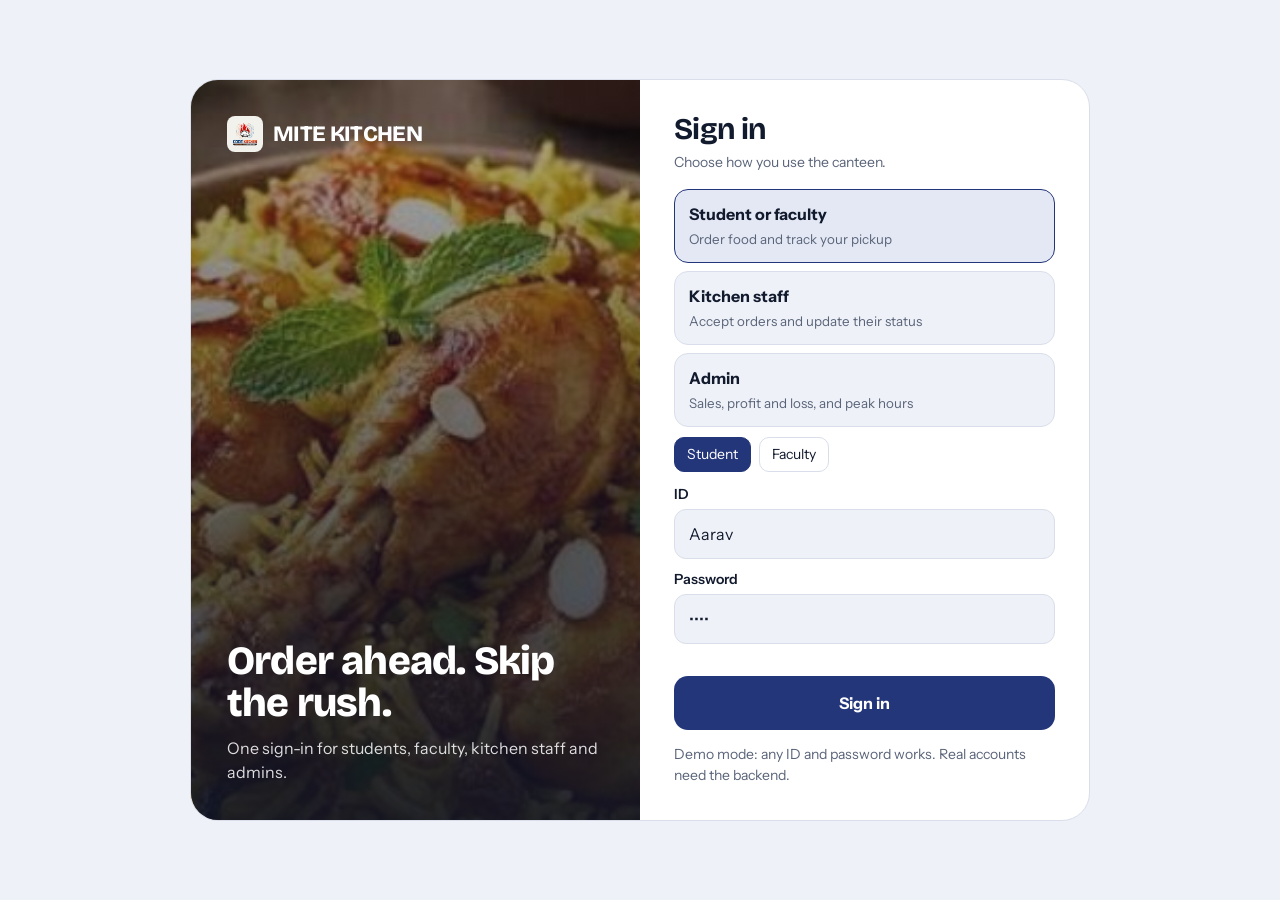
==== commit 610ec965: "Updating  the website logi" ====
--- a/index.html
+++ b/index.html
@@ -4,6 +4,7 @@
 <meta charset="utf-8">
 <meta name="viewport" content="width=device-width, initial-scale=1, viewport-fit=cover">
 <title>MITE KITCHEN – Skip the canteen queue</title>
+<link rel="icon" type="image/png" href="logo1_1.png">
 <link rel="preconnect" href="https://fonts.googleapis.com">
 <link href="https://fonts.googleapis.com/css2?family=Bricolage+Grotesque:opsz,wght@12..96,500;12..96,700;12..96,800&family=Instrument+Sans:wght@400;500;600&display=swap" rel="stylesheet">
 <style>
@@ -21,6 +22,7 @@
 header{position:sticky;top:env(safe-area-inset-top,0px);z-index:5;background:color-mix(in srgb,var(--bg) 90%,transparent);backdrop-filter:blur(8px);border-bottom:1px solid var(--line)}
 .bar{display:flex;align-items:center;justify-content:space-between;height:64px}
 .logo{font:800 22px "Bricolage Grotesque",sans-serif;letter-spacing:-.03em;display:flex;align-items:center;gap:10px}
+.logo img{width:36px;height:36px;object-fit:contain;border-radius:8px;flex-shrink:0}
 .logo i{width:30px;height:30px;border-radius:9px 9px 15px 15px;background:var(--turmeric);display:grid;place-items:center;font-style:normal;font-size:16px}
 nav{display:flex;gap:22px;font-weight:500;color:var(--muted)}
 nav a{color:inherit;text-decoration:none}nav a:hover{color:var(--ink)}
@@ -151,13 +153,13 @@
 </style>
 </head>
 <body>
-<div id="login" class="login"><div class="lbox"><div class="lside" id="lside"><div class="logo" style="color:#fff"><i></i>MITE KITCHEN</div><div><h1>Order ahead. Skip the rush.</h1><p>One sign-in for students, faculty, kitchen staff and admins.</p></div></div>
+<div id="login" class="login"><div class="lbox"><div class="lside" id="lside"><div class="logo" style="color:#fff"><img src="logo1_1.png" alt="MITE KITCHEN">MITE KITCHEN</div><div><h1>Order ahead. Skip the rush.</h1><p>One sign-in for students, faculty, kitchen staff and admins.</p></div></div>
 <div class="lform"><h2>Sign in</h2><p class="note" style="margin:6px 0 0">Choose how you use the canteen.</p><div class="roles" id="roles"></div><div class="kinds" id="kinds"></div>
 <label for="uid">ID</label><input class="fld" id="uid" value="Aarav" autocomplete="off"><label for="pw">Password</label><input class="fld" id="pw" type="password" value="demo">
 <div class="err" id="lerr" role="alert"></div><button class="place" id="signin" style="margin-top:4px">Sign in</button><p class="note" style="margin:14px 0 0">Demo mode: any ID and password works. Real accounts need the backend.</p></div></div></div>
 <div id="studentApp" hidden>
 <header><div class="wrap bar">
-  <div class="logo"><i></i>MITE KITCHEN</div>
+  <div class="logo"><img src="logo1_1.png" alt="MITE KITCHEN">MITE KITCHEN</div>
   <nav><a href="#menu">Menu</a><a href="#how">How it works</a><a href="#slots">Crowd today</a></nav>
   <div class="who"><span id="whoS"></span><button class="ghost" data-logout>Log out</button></div><button class="cartbtn" id="openCart" aria-label="Open your order">Your order <b id="count">0</b></button>
 </div></header>
@@ -208,10 +210,10 @@
   <div class="df" id="dfoot"></div>
 </aside>
 </div>
-<div id="kitchenApp" hidden><header><div class="wrap bar"><div class="logo"><i></i>MITE KITCHEN<span class="tag">Kitchen</span></div><div class="who"><span id="whoK"></span><button class="ghost" data-logout>Log out</button></div></div></header>
+<div id="kitchenApp" hidden><header><div class="wrap bar"><div class="logo"><img src="logo1_1.png" alt="MITE KITCHEN">MITE KITCHEN<span class="tag">Kitchen</span></div><div class="who"><span id="whoK"></span><button class="ghost" data-logout>Log out</button></div></div></header>
 <main class="wrap"><div class="head" style="margin-top:28px"><h2>Order board</h2><span class="note" id="kstat"></span></div><div class="kboard" id="kboard"></div>
 <section><div class="head"><h2>Stock</h2></div><p class="note" style="margin-top:-12px">Tap an item to mark it sold out. Students see it as sold out straight away.</p><div class="tabs" id="stock" style="margin-top:12px"></div></section></main></div>
-<div id="adminApp" hidden><header><div class="wrap bar"><div class="logo"><i></i>MITE KITCHEN<span class="tag">Admin</span></div><div class="who"><span id="whoA"></span><button class="ghost" data-logout>Log out</button></div></div></header>
+<div id="adminApp" hidden><header><div class="wrap bar"><div class="logo"><img src="logo1_1.png" alt="MITE KITCHEN">MITE KITCHEN<span class="tag">Admin</span></div><div class="who"><span id="whoA"></span><button class="ghost" data-logout>Log out</button></div></div></header>
 <main class="wrap"><div class="head" style="margin-top:28px"><h2>Business overview, today</h2><span class="note" id="ainsight"></span></div><div class="kpis" id="kpis"></div>
 <div class="pgrid"><div class="panel"><h3>Revenue and cost this week</h3><div id="wk"></div></div><div class="panel"><h3>Top sellers today</h3><div id="top"></div></div></div>
 <div class="pgrid" style="grid-template-columns:1fr 1.3fr"><div class="panel"><h3>Orders by hour</h3><div id="hrs"></div></div><div class="panel"><h3>Live orders</h3><div id="stc" style="display:flex;gap:6px;flex-wrap:wrap;margin-bottom:10px"></div><div style="overflow-x:auto"><table class="tbl" id="tbl"></table></div></div></div>
